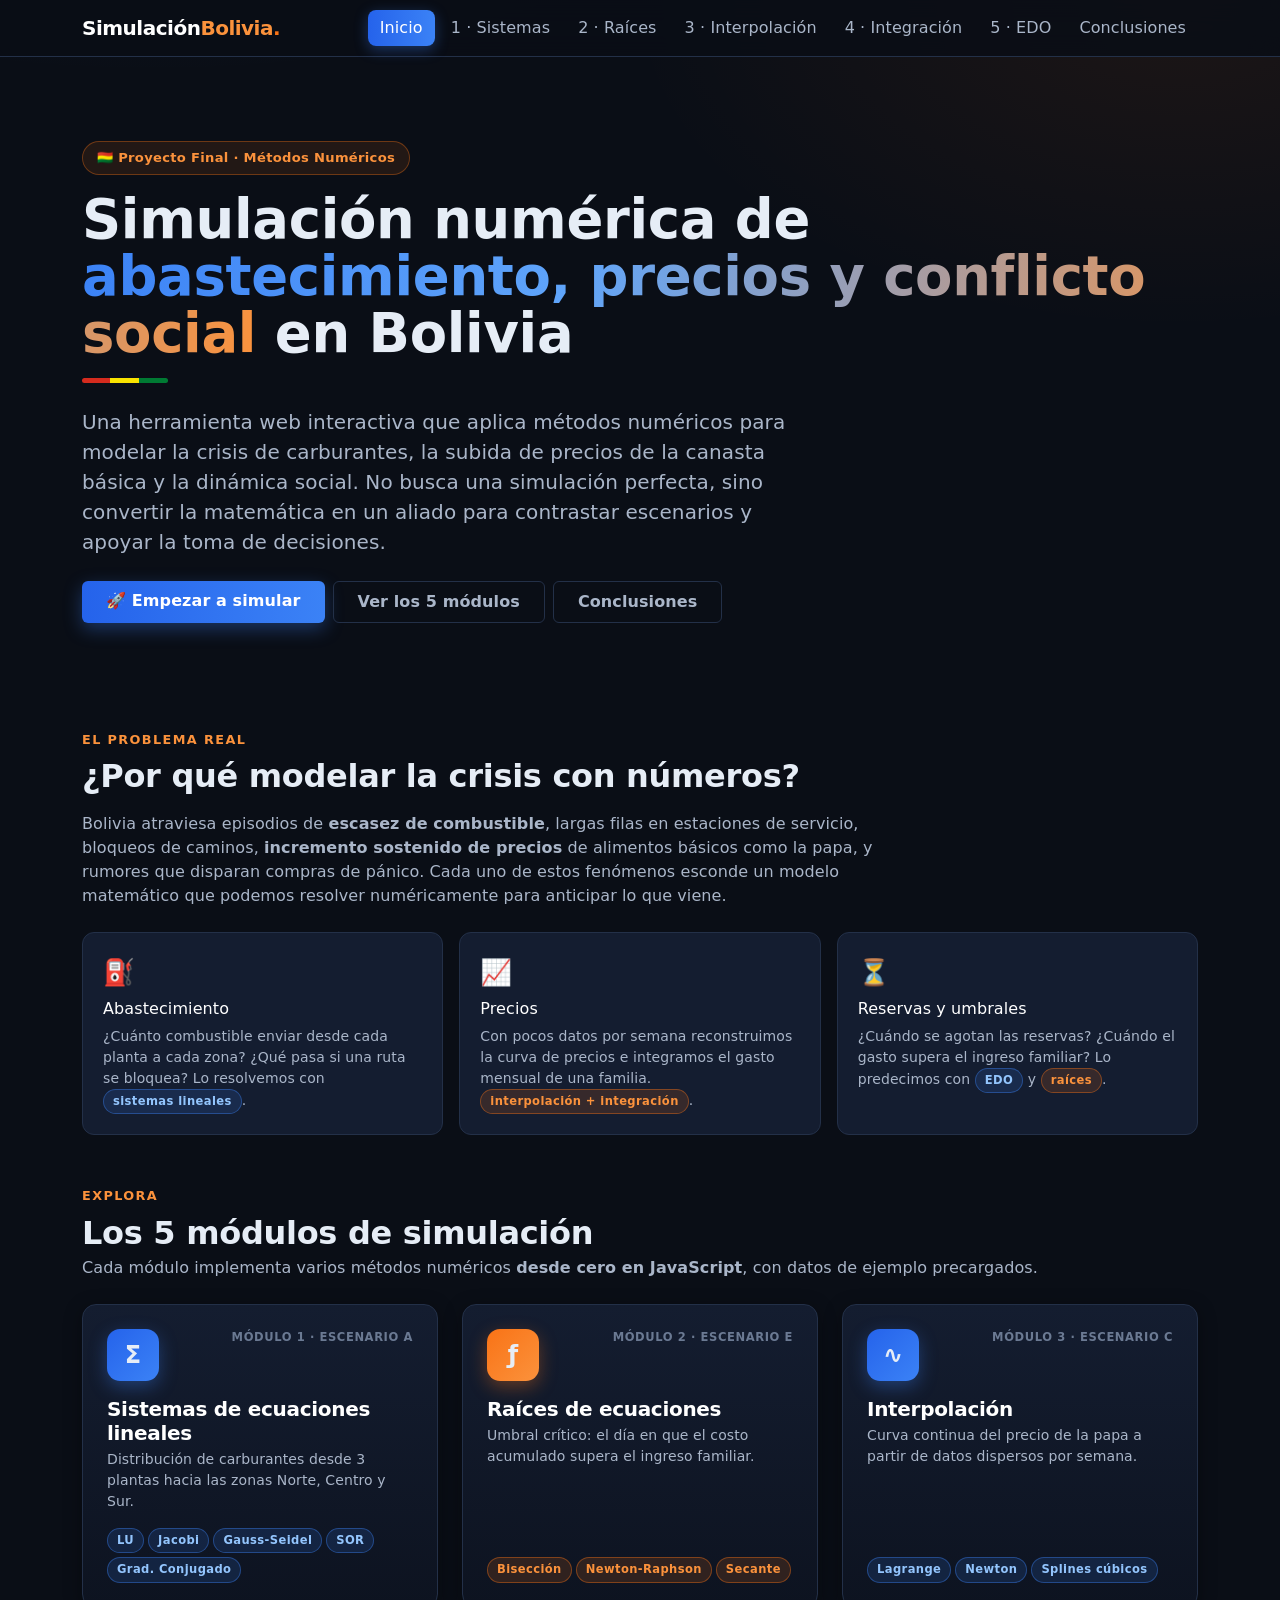
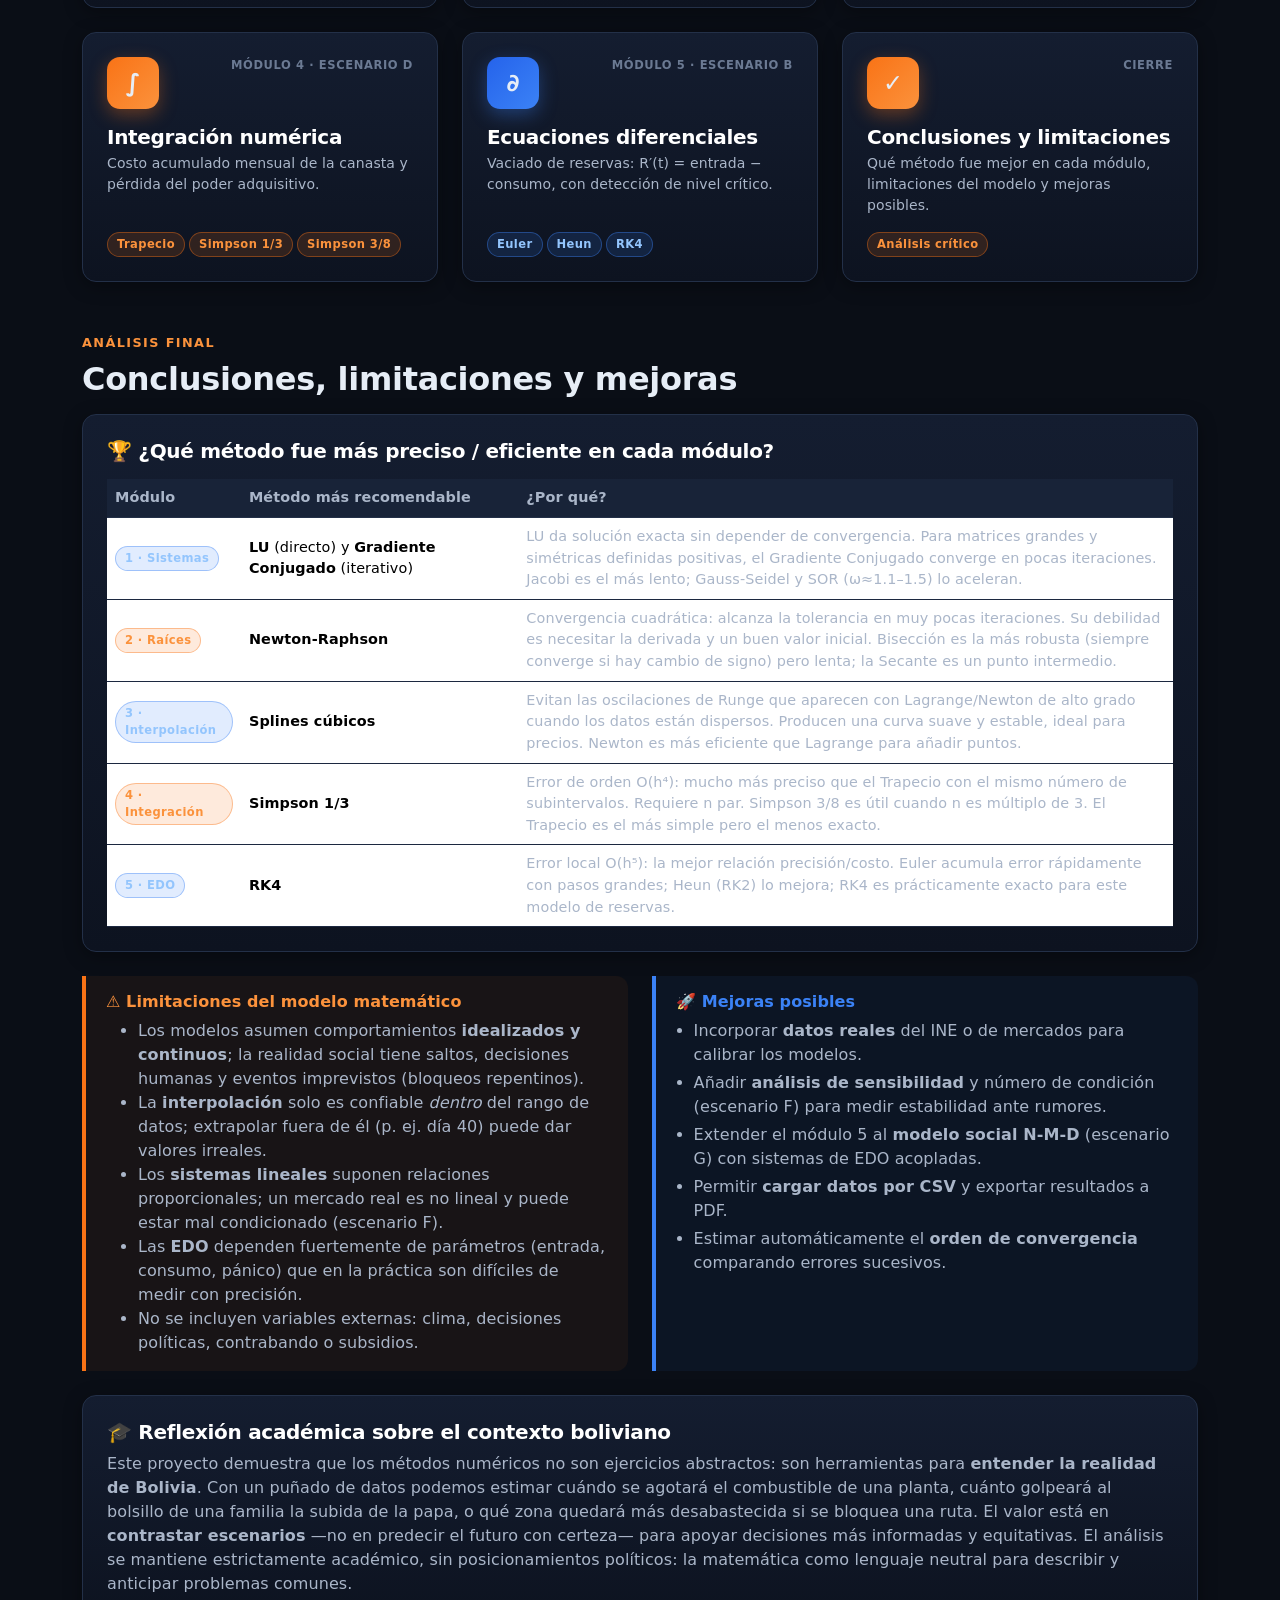
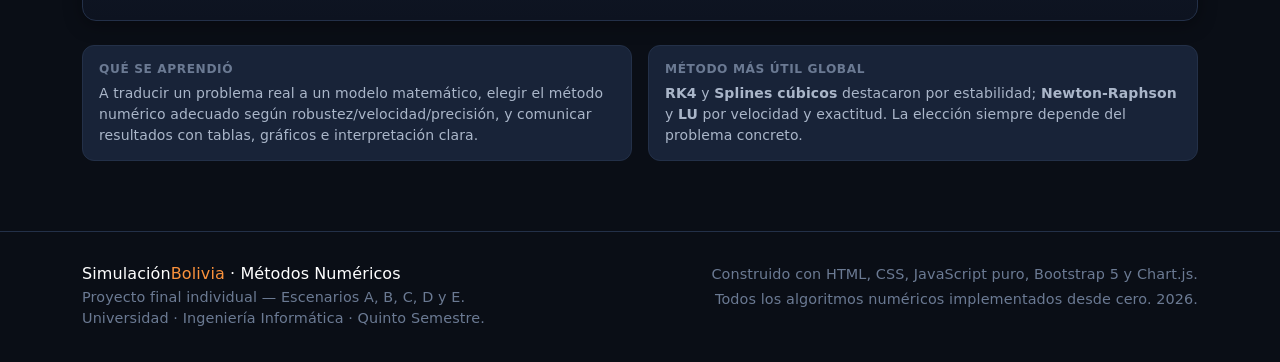
==== index.html @ 1c78580c "Add files via upload" ====
<!DOCTYPE html>
<html lang="es">
<head>
  <meta charset="UTF-8" />
  <meta name="viewport" content="width=device-width, initial-scale=1.0" />
  <title>SimulaciónBolivia · Métodos Numéricos</title>
  <meta name="description" content="Simulación numérica de abastecimiento, precios y conflicto social en Bolivia mediante métodos numéricos: sistemas lineales, raíces, interpolación, integración y EDO." />
  <link href="https://cdn.jsdelivr.net/npm/bootstrap@5.3.3/dist/css/bootstrap.min.css" rel="stylesheet" />
  <link href="css/styles.css" rel="stylesheet" />
</head>
<body>

  <!-- ===================== NAVBAR ===================== -->
  <nav class="navbar navbar-expand-lg sticky-top">
    <div class="container">
      <a class="navbar-brand text-white" href="index.html">Simulación<span class="text-orange">Bolivia</span><span class="dot">.</span></a>
      <button class="navbar-toggler" type="button" data-bs-toggle="collapse" data-bs-target="#nav" aria-label="Menú">
        <span class="navbar-toggler-icon"></span>
      </button>
      <div class="collapse navbar-collapse" id="nav">
        <ul class="navbar-nav ms-auto align-items-lg-center gap-1">
          <li class="nav-item"><a class="nav-link active" href="index.html">Inicio</a></li>
          <li class="nav-item"><a class="nav-link" href="pages/modulo1.html">1 · Sistemas</a></li>
          <li class="nav-item"><a class="nav-link" href="pages/modulo2.html">2 · Raíces</a></li>
          <li class="nav-item"><a class="nav-link" href="pages/modulo3.html">3 · Interpolación</a></li>
          <li class="nav-item"><a class="nav-link" href="pages/modulo4.html">4 · Integración</a></li>
          <li class="nav-item"><a class="nav-link" href="pages/modulo5.html">5 · EDO</a></li>
          <li class="nav-item"><a class="nav-link" href="#conclusiones">Conclusiones</a></li>
        </ul>
      </div>
    </div>
  </nav>

  <!-- ===================== HERO ===================== -->
  <header class="hero">
    <div class="container">
      <span class="badge-bo mb-3">🇧🇴 Proyecto Final · Métodos Numéricos</span>
      <h1 class="mb-3">Simulación numérica de <span class="gradient-text">abastecimiento, precios y conflicto social</span> en Bolivia</h1>
      <div class="flag-strip mb-4"></div>
      <p class="lead mb-4">
        Una herramienta web interactiva que aplica <strong>métodos numéricos</strong> para modelar la
        crisis de carburantes, la subida de precios de la canasta básica y la dinámica social.
        No busca una simulación perfecta, sino convertir la matemática en un aliado para
        <strong>contrastar escenarios</strong> y apoyar la toma de decisiones.
      </p>
      <div class="d-flex flex-wrap gap-2">
        <a href="pages/modulo1.html" class="btn btn-blue px-4 py-2">🚀 Empezar a simular</a>
        <a href="#modulos" class="btn btn-ghost px-4 py-2">Ver los 5 módulos</a>
        <a href="#conclusiones" class="btn btn-ghost px-4 py-2">Conclusiones</a>
      </div>
    </div>
  </header>

  <!-- ===================== CONTEXTO ===================== -->
  <section class="container my-5">
    <span class="section-tag">El problema real</span>
    <h2 class="mb-3">¿Por qué modelar la crisis con números?</h2>
    <p class="text-soft mb-4" style="max-width: 820px;">
      Bolivia atraviesa episodios de <strong>escasez de combustible</strong>, largas filas en estaciones de servicio,
      bloqueos de caminos, <strong>incremento sostenido de precios</strong> de alimentos básicos como la papa, y rumores
      que disparan compras de pánico. Cada uno de estos fenómenos esconde un modelo matemático que podemos
      resolver numéricamente para anticipar lo que viene.
    </p>
    <div class="row g-3">
      <div class="col-md-4">
        <div class="ctx-card">
          <div class="ic">⛽</div>
          <h6 class="mt-2 text-white">Abastecimiento</h6>
          <p class="text-soft mb-0 small">¿Cuánto combustible enviar desde cada planta a cada zona? ¿Qué pasa si una ruta se bloquea? Lo resolvemos con <span class="tag tag-blue">sistemas lineales</span>.</p>
        </div>
      </div>
      <div class="col-md-4">
        <div class="ctx-card">
          <div class="ic">📈</div>
          <h6 class="mt-2 text-white">Precios</h6>
          <p class="text-soft mb-0 small">Con pocos datos por semana reconstruimos la curva de precios e integramos el gasto mensual de una familia. <span class="tag tag-orange">interpolación + integración</span>.</p>
        </div>
      </div>
      <div class="col-md-4">
        <div class="ctx-card">
          <div class="ic">⏳</div>
          <h6 class="mt-2 text-white">Reservas y umbrales</h6>
          <p class="text-soft mb-0 small">¿Cuándo se agotan las reservas? ¿Cuándo el gasto supera el ingreso familiar? Lo predecimos con <span class="tag tag-blue">EDO</span> y <span class="tag tag-orange">raíces</span>.</p>
        </div>
      </div>
    </div>
  </section>

  <!-- ===================== MÓDULOS ===================== -->
  <section class="container my-5" id="modulos">
    <span class="section-tag">Explora</span>
    <h2 class="mb-1">Los 5 módulos de simulación</h2>
    <p class="text-soft mb-4">Cada módulo implementa varios métodos numéricos <strong>desde cero en JavaScript</strong>, con datos de ejemplo precargados.</p>
    <div class="row g-4">

      <div class="col-md-6 col-lg-4">
        <a href="pages/modulo1.html" class="module-card card-soft p-4">
          <div class="d-flex justify-content-between align-items-start mb-3">
            <div class="icon-box">Σ</div>
            <span class="pill">Módulo 1 · Escenario A</span>
          </div>
          <h5 class="text-white mb-1">Sistemas de ecuaciones lineales</h5>
          <p class="text-soft small mb-3">Distribución de carburantes desde 3 plantas hacia las zonas Norte, Centro y Sur.</p>
          <div class="d-flex flex-wrap gap-1">
            <span class="tag tag-blue">LU</span><span class="tag tag-blue">Jacobi</span>
            <span class="tag tag-blue">Gauss-Seidel</span><span class="tag tag-blue">SOR</span>
            <span class="tag tag-blue">Grad. Conjugado</span>
          </div>
        </a>
      </div>

      <div class="col-md-6 col-lg-4">
        <a href="pages/modulo2.html" class="module-card alt card-soft p-4">
          <div class="d-flex justify-content-between align-items-start mb-3">
            <div class="icon-box">ƒ</div>
            <span class="pill">Módulo 2 · Escenario E</span>
          </div>
          <h5 class="text-white mb-1">Raíces de ecuaciones</h5>
          <p class="text-soft small mb-3">Umbral crítico: el día en que el costo acumulado supera el ingreso familiar.</p>
          <div class="d-flex flex-wrap gap-1">
            <span class="tag tag-orange">Bisección</span><span class="tag tag-orange">Newton-Raphson</span>
            <span class="tag tag-orange">Secante</span>
          </div>
        </a>
      </div>

      <div class="col-md-6 col-lg-4">
        <a href="pages/modulo3.html" class="module-card card-soft p-4">
          <div class="d-flex justify-content-between align-items-start mb-3">
            <div class="icon-box">∿</div>
            <span class="pill">Módulo 3 · Escenario C</span>
          </div>
          <h5 class="text-white mb-1">Interpolación</h5>
          <p class="text-soft small mb-3">Curva continua del precio de la papa a partir de datos dispersos por semana.</p>
          <div class="d-flex flex-wrap gap-1">
            <span class="tag tag-blue">Lagrange</span><span class="tag tag-blue">Newton</span>
            <span class="tag tag-blue">Splines cúbicos</span>
          </div>
        </a>
      </div>

      <div class="col-md-6 col-lg-4">
        <a href="pages/modulo4.html" class="module-card alt card-soft p-4">
          <div class="d-flex justify-content-between align-items-start mb-3">
            <div class="icon-box">∫</div>
            <span class="pill">Módulo 4 · Escenario D</span>
          </div>
          <h5 class="text-white mb-1">Integración numérica</h5>
          <p class="text-soft small mb-3">Costo acumulado mensual de la canasta y pérdida del poder adquisitivo.</p>
          <div class="d-flex flex-wrap gap-1">
            <span class="tag tag-orange">Trapecio</span><span class="tag tag-orange">Simpson 1/3</span>
            <span class="tag tag-orange">Simpson 3/8</span>
          </div>
        </a>
      </div>

      <div class="col-md-6 col-lg-4">
        <a href="pages/modulo5.html" class="module-card card-soft p-4">
          <div class="d-flex justify-content-between align-items-start mb-3">
            <div class="icon-box">∂</div>
            <span class="pill">Módulo 5 · Escenario B</span>
          </div>
          <h5 class="text-white mb-1">Ecuaciones diferenciales</h5>
          <p class="text-soft small mb-3">Vaciado de reservas: R′(t) = entrada − consumo, con detección de nivel crítico.</p>
          <div class="d-flex flex-wrap gap-1">
            <span class="tag tag-blue">Euler</span><span class="tag tag-blue">Heun</span>
            <span class="tag tag-blue">RK4</span>
          </div>
        </a>
      </div>

      <div class="col-md-6 col-lg-4">
        <a href="#conclusiones" class="module-card alt card-soft p-4">
          <div class="d-flex justify-content-between align-items-start mb-3">
            <div class="icon-box">✓</div>
            <span class="pill">Cierre</span>
          </div>
          <h5 class="text-white mb-1">Conclusiones y limitaciones</h5>
          <p class="text-soft small mb-3">Qué método fue mejor en cada módulo, limitaciones del modelo y mejoras posibles.</p>
          <div class="d-flex flex-wrap gap-1">
            <span class="tag tag-orange">Análisis crítico</span>
          </div>
        </a>
      </div>

    </div>
  </section>

  <!-- ===================== CONCLUSIONES ===================== -->
  <section class="container my-5" id="conclusiones">
    <span class="section-tag">Análisis final</span>
    <h2 class="mb-3">Conclusiones, limitaciones y mejoras</h2>

    <!-- Mejor método por módulo -->
    <div class="card-soft p-4 mb-4">
      <h5 class="text-white mb-3">🏆 ¿Qué método fue más preciso / eficiente en cada módulo?</h5>
      <div class="table-responsive">
        <table class="table concl-table align-middle">
          <thead>
            <tr><th>Módulo</th><th>Método más recomendable</th><th>¿Por qué?</th></tr>
          </thead>
          <tbody>
            <tr>
              <td><span class="tag tag-blue">1 · Sistemas</span></td>
              <td><strong>LU</strong> (directo) y <strong>Gradiente Conjugado</strong> (iterativo)</td>
              <td class="text-soft">LU da solución exacta sin depender de convergencia. Para matrices grandes y simétricas definidas positivas, el Gradiente Conjugado converge en pocas iteraciones. Jacobi es el más lento; Gauss-Seidel y SOR (ω≈1.1–1.5) lo aceleran.</td>
            </tr>
            <tr>
              <td><span class="tag tag-orange">2 · Raíces</span></td>
              <td><strong>Newton-Raphson</strong></td>
              <td class="text-soft">Convergencia cuadrática: alcanza la tolerancia en muy pocas iteraciones. Su debilidad es necesitar la derivada y un buen valor inicial. Bisección es la más robusta (siempre converge si hay cambio de signo) pero lenta; la Secante es un punto intermedio.</td>
            </tr>
            <tr>
              <td><span class="tag tag-blue">3 · Interpolación</span></td>
              <td><strong>Splines cúbicos</strong></td>
              <td class="text-soft">Evitan las oscilaciones de Runge que aparecen con Lagrange/Newton de alto grado cuando los datos están dispersos. Producen una curva suave y estable, ideal para precios. Newton es más eficiente que Lagrange para añadir puntos.</td>
            </tr>
            <tr>
              <td><span class="tag tag-orange">4 · Integración</span></td>
              <td><strong>Simpson 1/3</strong></td>
              <td class="text-soft">Error de orden O(h⁴): mucho más preciso que el Trapecio con el mismo número de subintervalos. Requiere n par. Simpson 3/8 es útil cuando n es múltiplo de 3. El Trapecio es el más simple pero el menos exacto.</td>
            </tr>
            <tr>
              <td><span class="tag tag-blue">5 · EDO</span></td>
              <td><strong>RK4</strong></td>
              <td class="text-soft">Error local O(h⁵): la mejor relación precisión/costo. Euler acumula error rápidamente con pasos grandes; Heun (RK2) lo mejora; RK4 es prácticamente exacto para este modelo de reservas.</td>
            </tr>
          </tbody>
        </table>
      </div>
    </div>

    <div class="row g-4">
      <div class="col-lg-6">
        <div class="interp h-100">
          <h6>⚠️ Limitaciones del modelo matemático</h6>
          <ul class="mb-0 text-soft">
            <li>Los modelos asumen comportamientos <strong>idealizados y continuos</strong>; la realidad social tiene saltos, decisiones humanas y eventos imprevistos (bloqueos repentinos).</li>
            <li>La <strong>interpolación</strong> solo es confiable <em>dentro</em> del rango de datos; extrapolar fuera de él (p. ej. día 40) puede dar valores irreales.</li>
            <li>Los <strong>sistemas lineales</strong> suponen relaciones proporcionales; un mercado real es no lineal y puede estar mal condicionado (escenario F).</li>
            <li>Las <strong>EDO</strong> dependen fuertemente de parámetros (entrada, consumo, pánico) que en la práctica son difíciles de medir con precisión.</li>
            <li>No se incluyen variables externas: clima, decisiones políticas, contrabando o subsidios.</li>
          </ul>
        </div>
      </div>
      <div class="col-lg-6">
        <div class="algo-box h-100">
          <h6>🚀 Mejoras posibles</h6>
          <ul class="mb-0">
            <li>Incorporar <strong>datos reales</strong> del INE o de mercados para calibrar los modelos.</li>
            <li>Añadir <strong>análisis de sensibilidad</strong> y número de condición (escenario F) para medir estabilidad ante rumores.</li>
            <li>Extender el módulo 5 al <strong>modelo social N-M-D</strong> (escenario G) con sistemas de EDO acopladas.</li>
            <li>Permitir <strong>cargar datos por CSV</strong> y exportar resultados a PDF.</li>
            <li>Estimar automáticamente el <strong>orden de convergencia</strong> comparando errores sucesivos.</li>
          </ul>
        </div>
      </div>
    </div>

    <div class="card-soft p-4 mt-4">
      <h5 class="text-white mb-2">🎓 Reflexión académica sobre el contexto boliviano</h5>
      <p class="text-soft mb-0">
        Este proyecto demuestra que los métodos numéricos no son ejercicios abstractos: son herramientas
        para <strong>entender la realidad de Bolivia</strong>. Con un puñado de datos podemos estimar cuándo se
        agotará el combustible de una planta, cuánto golpeará al bolsillo de una familia la subida de la papa,
        o qué zona quedará más desabastecida si se bloquea una ruta. El valor está en <strong>contrastar
        escenarios</strong> —no en predecir el futuro con certeza— para apoyar decisiones más informadas y
        equitativas. El análisis se mantiene estrictamente académico, sin posicionamientos políticos: la
        matemática como lenguaje neutral para describir y anticipar problemas comunes.
      </p>
    </div>

    <!-- Qué se aprendió -->
    <div class="row g-3 mt-2">
      <div class="col-md-6">
        <div class="kpi">
          <div class="label">Qué se aprendió</div>
          <div class="text-soft mt-1 small">A traducir un problema real a un modelo matemático, elegir el método numérico adecuado según robustez/velocidad/precisión, y comunicar resultados con tablas, gráficos e interpretación clara.</div>
        </div>
      </div>
      <div class="col-md-6">
        <div class="kpi">
          <div class="label">Método más útil global</div>
          <div class="text-soft mt-1 small"><strong>RK4</strong> y <strong>Splines cúbicos</strong> destacaron por estabilidad; <strong>Newton-Raphson</strong> y <strong>LU</strong> por velocidad y exactitud. La elección siempre depende del problema concreto.</div>
        </div>
      </div>
    </div>
  </section>

  <!-- ===================== FOOTER ===================== -->
  <footer class="footer">
    <div class="container">
      <div class="row gy-3">
        <div class="col-md-6">
          <h6 class="text-white mb-1">Simulación<span class="text-orange">Bolivia</span> · Métodos Numéricos</h6>
          <p class="mb-0">Proyecto final individual — Escenarios A, B, C, D y E.</p>
          <p class="mb-0">Universidad · Ingeniería Informática · Quinto Semestre.</p>
        </div>
        <div class="col-md-6 text-md-end">
          <p class="mb-1">Construido con HTML, CSS, JavaScript puro, Bootstrap 5 y Chart.js.</p>
          <p class="mb-0">Todos los algoritmos numéricos implementados desde cero. 2026.</p>
        </div>
      </div>
    </div>
  </footer>

  <button class="scroll-top" id="scrollTop" aria-label="Subir">↑</button>

  <script src="https://cdn.jsdelivr.net/npm/bootstrap@5.3.3/dist/js/bootstrap.bundle.min.js"></script>
  <script>
    const st = document.getElementById('scrollTop');
    window.addEventListener('scroll', () => { st.style.display = window.scrollY > 500 ? 'grid' : 'none'; });
    st.addEventListener('click', () => window.scrollTo({ top: 0, behavior: 'smooth' }));
  </script>
</body>
</html>
---- css/styles.css ----
/* ============================================================
   SimulaciónBolivia — Métodos Numéricos
   Tema oscuro profesional · Paleta azul / naranja
   ============================================================ */

:root {
  --bg-900: #0a0e16;
  --bg-800: #0d1320;
  --bg-700: #121a2b;
  --card: #141d30;
  --card-2: #182338;
  --border: #233048;
  --border-soft: #1c2840;

  --blue: #3b82f6;
  --blue-2: #2563eb;
  --blue-glow: rgba(59, 130, 246, 0.35);
  --orange: #f97316;
  --orange-2: #fb923c;
  --orange-glow: rgba(249, 115, 22, 0.35);

  --green: #22c55e;
  --red: #ef4444;
  --yellow: #eab308;

  --text: #e6edf6;
  --text-soft: #aab6c9;
  --text-dim: #6b7a93;

  --radius: 14px;
  --shadow: 0 10px 40px rgba(0, 0, 0, 0.45);
  --shadow-sm: 0 4px 18px rgba(0, 0, 0, 0.35);
}

* { box-sizing: border-box; }

html { scroll-behavior: smooth; }

body {
  background:
    radial-gradient(1200px 600px at 12% -8%, rgba(59, 130, 246, 0.10), transparent 60%),
    radial-gradient(1000px 600px at 92% 0%, rgba(249, 115, 22, 0.08), transparent 55%),
    var(--bg-900);
  color: var(--text);
  font-family: "Segoe UI", system-ui, -apple-system, Roboto, Helvetica, Arial, sans-serif;
  min-height: 100vh;
  letter-spacing: 0.1px;
}

/* ---------- Tipografía ---------- */
h1, h2, h3, h4, h5 { font-weight: 700; letter-spacing: -0.3px; }

.text-orange { color: var(--orange-2) !important; }
.text-blue   { color: var(--blue) !important; }
.text-soft   { color: var(--text-soft) !important; }
.text-dim    { color: var(--text-dim) !important; }

.gradient-text {
  background: linear-gradient(100deg, var(--blue) 0%, #60a5fa 40%, var(--orange-2) 100%);
  -webkit-background-clip: text;
  background-clip: text;
  -webkit-text-fill-color: transparent;
}

/* ---------- Navbar ---------- */
.navbar {
  background: rgba(10, 14, 22, 0.85) !important;
  backdrop-filter: blur(12px);
  border-bottom: 1px solid var(--border);
}
.navbar-brand { font-weight: 800; letter-spacing: -0.5px; }
.navbar-brand .dot { color: var(--orange); }
.navbar .nav-link {
  color: var(--text-soft) !important;
  font-weight: 500;
  border-radius: 8px;
  padding: 6px 12px !important;
  transition: all .18s ease;
}
.navbar .nav-link:hover { color: #fff !important; background: rgba(59, 130, 246, 0.12); }
.navbar .nav-link.active {
  color: #fff !important;
  background: linear-gradient(90deg, var(--blue-2), var(--blue));
  box-shadow: 0 4px 14px var(--blue-glow);
}

/* ---------- Hero ---------- */
.hero {
  position: relative;
  padding: 84px 0 56px;
  overflow: hidden;
}
.hero .badge-bo {
  display: inline-flex; align-items: center; gap: 8px;
  background: rgba(249, 115, 22, 0.10);
  border: 1px solid rgba(249, 115, 22, 0.35);
  color: var(--orange-2);
  padding: 6px 14px; border-radius: 100px;
  font-size: .82rem; font-weight: 600; letter-spacing: .3px;
}
.hero h1 { font-size: clamp(2rem, 5vw, 3.4rem); line-height: 1.05; }
.hero p.lead { color: var(--text-soft); max-width: 720px; }

.flag-strip {
  height: 5px; width: 86px; border-radius: 100px;
  background: linear-gradient(90deg, #d52b1e 0 33%, #f9e300 33% 66%, #007a33 66% 100%);
}

/* ---------- Cards ---------- */
.card-soft {
  background: linear-gradient(180deg, var(--card) 0%, var(--bg-800) 100%);
  border: 1px solid var(--border);
  border-radius: var(--radius);
  box-shadow: var(--shadow-sm);
  transition: transform .2s ease, border-color .2s ease, box-shadow .2s ease;
}
.card-soft:hover { border-color: var(--blue); box-shadow: var(--shadow); }

.module-card { text-decoration: none; color: inherit; display: flex; flex-direction: column; height: 100%; }
.module-card:hover { transform: translateY(-5px); }
/* empuja la fila de etiquetas al fondo para alinearlas entre todas las tarjetas */
.module-card .d-flex.flex-wrap { margin-top: auto; }
.module-card .icon-box {
  width: 52px; height: 52px; border-radius: 13px;
  display: grid; place-items: center; font-size: 1.5rem; font-weight: 800;
  background: linear-gradient(135deg, var(--blue-2), var(--blue));
  box-shadow: 0 6px 18px var(--blue-glow);
}
.module-card.alt .icon-box {
  background: linear-gradient(135deg, var(--orange), var(--orange-2));
  box-shadow: 0 6px 18px var(--orange-glow);
}
.module-card .pill {
  font-size: .72rem; font-weight: 600; color: var(--text-dim);
  text-transform: uppercase; letter-spacing: .6px;
}

/* ---------- Section headings ---------- */
.section-tag {
  display: inline-block; font-size: .8rem; font-weight: 700; letter-spacing: 1.4px;
  text-transform: uppercase; color: var(--orange-2); margin-bottom: 8px;
}

/* ---------- Module page header ---------- */
.module-hero {
  padding: 40px 0 12px;
  border-bottom: 1px solid var(--border-soft);
  margin-bottom: 28px;
}
.module-hero .num {
  font-size: .8rem; font-weight: 700; letter-spacing: 1.5px;
  color: var(--orange-2); text-transform: uppercase;
}

/* ---------- Form controls ---------- */
.form-label { color: var(--text-soft); font-weight: 600; font-size: .88rem; margin-bottom: .3rem; }
.form-control, .form-select {
  background-color: var(--bg-900);
  border: 1px solid var(--border);
  color: var(--text);
  border-radius: 10px;
}
.form-control:focus, .form-select:focus {
  background-color: var(--bg-900);
  color: var(--text);
  border-color: var(--blue);
  box-shadow: 0 0 0 3px var(--blue-glow);
}
.form-control::placeholder { color: var(--text-dim); }
.form-text { color: var(--text-dim); }
.form-select option { background: var(--bg-800); }

/* Flecha (caret) visible en tema oscuro — gris claro */
.form-select {
  background-image: url("data:image/svg+xml,%3Csvg xmlns='http://www.w3.org/2000/svg' viewBox='0 0 16 16' fill='none' stroke='%23aab6c9' stroke-width='2' stroke-linecap='round' stroke-linejoin='round'%3E%3Cpath d='M3 6l5 5 5-5'/%3E%3C/svg%3E");
  background-repeat: no-repeat;
  background-position: right .85rem center;
  background-size: 15px 15px;
  padding-right: 2.5rem;
  cursor: pointer;
}

/* Selector de MÉTODO: borde naranja, flecha naranja grande dentro de un círculo
   y un leve "rebote" para que el público note que es desplegable */
.method-select {
  border: 1px solid var(--orange) !important;
  box-shadow: 0 0 0 1px rgba(249,115,22,.2);
  font-weight: 600;
  background-image: url("data:image/svg+xml,%3Csvg xmlns='http://www.w3.org/2000/svg' viewBox='0 0 24 24' fill='none' stroke='%23fb923c' stroke-width='2.4' stroke-linecap='round' stroke-linejoin='round'%3E%3Cpath d='M6 9l6 6 6-6'/%3E%3C/svg%3E");
  background-size: 20px 20px;
  background-position: right .8rem center;
  padding-right: 2.8rem;
  animation: caretBounce 1.7s ease-in-out infinite;
}
.method-select:hover { box-shadow: 0 0 0 3px rgba(249,115,22,.25); }
@keyframes caretBounce {
  0%, 100% { background-position: right .8rem center; }
  50%      { background-position: right .55rem center; }
}

/* Chip "▼ desplegable" junto a la etiqueta del método */
.badge-select {
  display: inline-flex; align-items: center; gap: 4px;
  font-size: .68rem; font-weight: 700; letter-spacing: .3px;
  color: #1a1205; background: var(--orange-2);
  padding: 2px 9px; border-radius: 100px; margin-left: 6px;
  vertical-align: middle;
}

/* matrix inputs */
.matrix-grid { display: inline-grid; gap: 8px; }
.matrix-grid input, .vector-grid input {
  width: 70px; text-align: center; padding: 7px 4px;
}
.vector-grid { display: inline-grid; gap: 8px; }
.matrix-wrap {
  display: flex; gap: 22px; flex-wrap: wrap; align-items: flex-start;
}
.matrix-block { position: relative; padding: 6px 14px; }
.matrix-block::before, .matrix-block::after {
  content: ""; position: absolute; top: 0; bottom: 0; width: 10px;
  border: 2px solid var(--text-dim);
}
.matrix-block::before { left: 0; border-right: none; border-radius: 6px 0 0 6px; }
.matrix-block::after  { right: 0; border-left: none; border-radius: 0 6px 6px 0; }

/* ---------- Buttons ---------- */
.btn-blue {
  background: linear-gradient(90deg, var(--blue-2), var(--blue));
  border: none; color: #fff; font-weight: 600;
  box-shadow: 0 6px 18px var(--blue-glow);
}
.btn-blue:hover { color: #fff; filter: brightness(1.08); transform: translateY(-1px); }
.btn-orange {
  background: linear-gradient(90deg, var(--orange), var(--orange-2));
  border: none; color: #1a1205; font-weight: 700;
  box-shadow: 0 6px 18px var(--orange-glow);
}
.btn-orange:hover { color: #1a1205; filter: brightness(1.06); transform: translateY(-1px); }
.btn-ghost {
  background: transparent; border: 1px solid var(--border); color: var(--text-soft); font-weight: 600;
}
.btn-ghost:hover { border-color: var(--blue); color: #fff; }

/* ---------- Tables ---------- */
.table-wrap {
  max-height: 360px; overflow: auto; border-radius: 12px; border: 1px solid var(--border);
}
.table {
  color: var(--text); margin-bottom: 0; font-variant-numeric: tabular-nums;
  font-size: .9rem;
}
.table thead th {
  position: sticky; top: 0; z-index: 2;
  background: var(--card-2); color: var(--text-soft);
  border-bottom: 1px solid var(--border); font-weight: 700;
  white-space: nowrap;
}
.table td, .table th { border-color: var(--border-soft); }
.table tbody tr:hover { background: rgba(59, 130, 246, 0.07); }
.table tbody tr.highlight-row { background: rgba(34, 197, 94, 0.12); }

/* ---------- Result blocks ---------- */
.result-box {
  background: linear-gradient(180deg, rgba(59,130,246,.10), rgba(59,130,246,.02));
  border: 1px solid var(--blue);
  border-radius: 12px; padding: 18px 20px;
}
.result-box.orange {
  background: linear-gradient(180deg, rgba(249,115,22,.10), rgba(249,115,22,.02));
  border-color: var(--orange);
}
.result-box .big-num {
  font-size: 1.9rem; font-weight: 800; line-height: 1;
}
.kpi {
  background: var(--card-2); border: 1px solid var(--border);
  border-radius: 12px; padding: 14px 16px; height: 100%;
}
.kpi .label { font-size: .76rem; color: var(--text-dim); text-transform: uppercase; letter-spacing: .6px; font-weight: 600; }
.kpi .value { font-size: 1.35rem; font-weight: 800; }

/* ---------- Interpretation / explanation ---------- */
.interp {
  border-left: 4px solid var(--orange);
  background: rgba(249, 115, 22, 0.06);
  border-radius: 0 12px 12px 0;
  padding: 16px 20px; color: var(--text);
}
.interp h6 { color: var(--orange-2); font-weight: 700; }
.algo-box {
  border-left: 4px solid var(--blue);
  background: rgba(59, 130, 246, 0.06);
  border-radius: 0 12px 12px 0;
  padding: 16px 20px;
}
.algo-box h6 { color: var(--blue); font-weight: 700; }
.algo-box code, .interp code {
  background: rgba(255,255,255,.06); padding: 1px 6px; border-radius: 5px;
  color: var(--orange-2); font-size: .88em;
}
.algo-box ol, .algo-box ul { margin-bottom: 0; padding-left: 1.1rem; }
.algo-box li { margin-bottom: 4px; color: var(--text-soft); }

/* ---------- Chart container ---------- */
.chart-wrap {
  background: var(--bg-900);
  border: 1px solid var(--border);
  border-radius: 12px; padding: 14px;
  position: relative;
}
.chart-wrap canvas { max-height: 380px; }

/* ---------- Alerts ---------- */
.alert-soft {
  border-radius: 12px; border: 1px solid; padding: 12px 16px; font-weight: 500;
}
.alert-err  { background: rgba(239,68,68,.10); border-color: var(--red); color: #fecaca; }
.alert-ok   { background: rgba(34,197,94,.10); border-color: var(--green); color: #bbf7d0; }
.alert-warn { background: rgba(234,179,8,.10); border-color: var(--yellow); color: #fde68a; }

/* ---------- Badges ---------- */
.tag {
  display: inline-block; font-size: .72rem; font-weight: 700; letter-spacing: .4px;
  padding: 3px 9px; border-radius: 100px;
}
.tag-blue   { background: rgba(59,130,246,.15); color: #93c5fd; border: 1px solid rgba(59,130,246,.4); }
.tag-orange { background: rgba(249,115,22,.15); color: var(--orange-2); border: 1px solid rgba(249,115,22,.4); }

/* ---------- Footer ---------- */
.footer {
  border-top: 1px solid var(--border);
  margin-top: 70px; padding: 32px 0;
  color: var(--text-dim); font-size: .9rem;
}

/* ---------- Steps / context ---------- */
.ctx-card {
  background: var(--card); border: 1px solid var(--border);
  border-radius: 12px; padding: 20px; height: 100%;
}
.ctx-card .ic { font-size: 1.6rem; }

/* ---------- Conclusions table ---------- */
.concl-table td { vertical-align: middle; }

/* ---------- Misc ---------- */
.hr-soft { border-color: var(--border); opacity: 1; }
.mono { font-family: "Consolas", "SF Mono", Menlo, monospace; }
.fade-in { animation: fadeIn .4s ease; }
@keyframes fadeIn { from { opacity: 0; transform: translateY(8px); } to { opacity: 1; transform: none; } }

.method-panel { display: none; }
.method-panel.active { display: block; }

.scroll-top {
  position: fixed; right: 22px; bottom: 22px; z-index: 50;
  width: 46px; height: 46px; border-radius: 50%;
  display: none; place-items: center;
  background: linear-gradient(135deg, var(--blue-2), var(--blue));
  border: none; color: #fff; box-shadow: var(--shadow);
}

@media (max-width: 576px) {
  .hero { padding: 56px 0 36px; }
  .matrix-grid input, .vector-grid input { width: 56px; }
  .result-box .big-num { font-size: 1.5rem; }
}
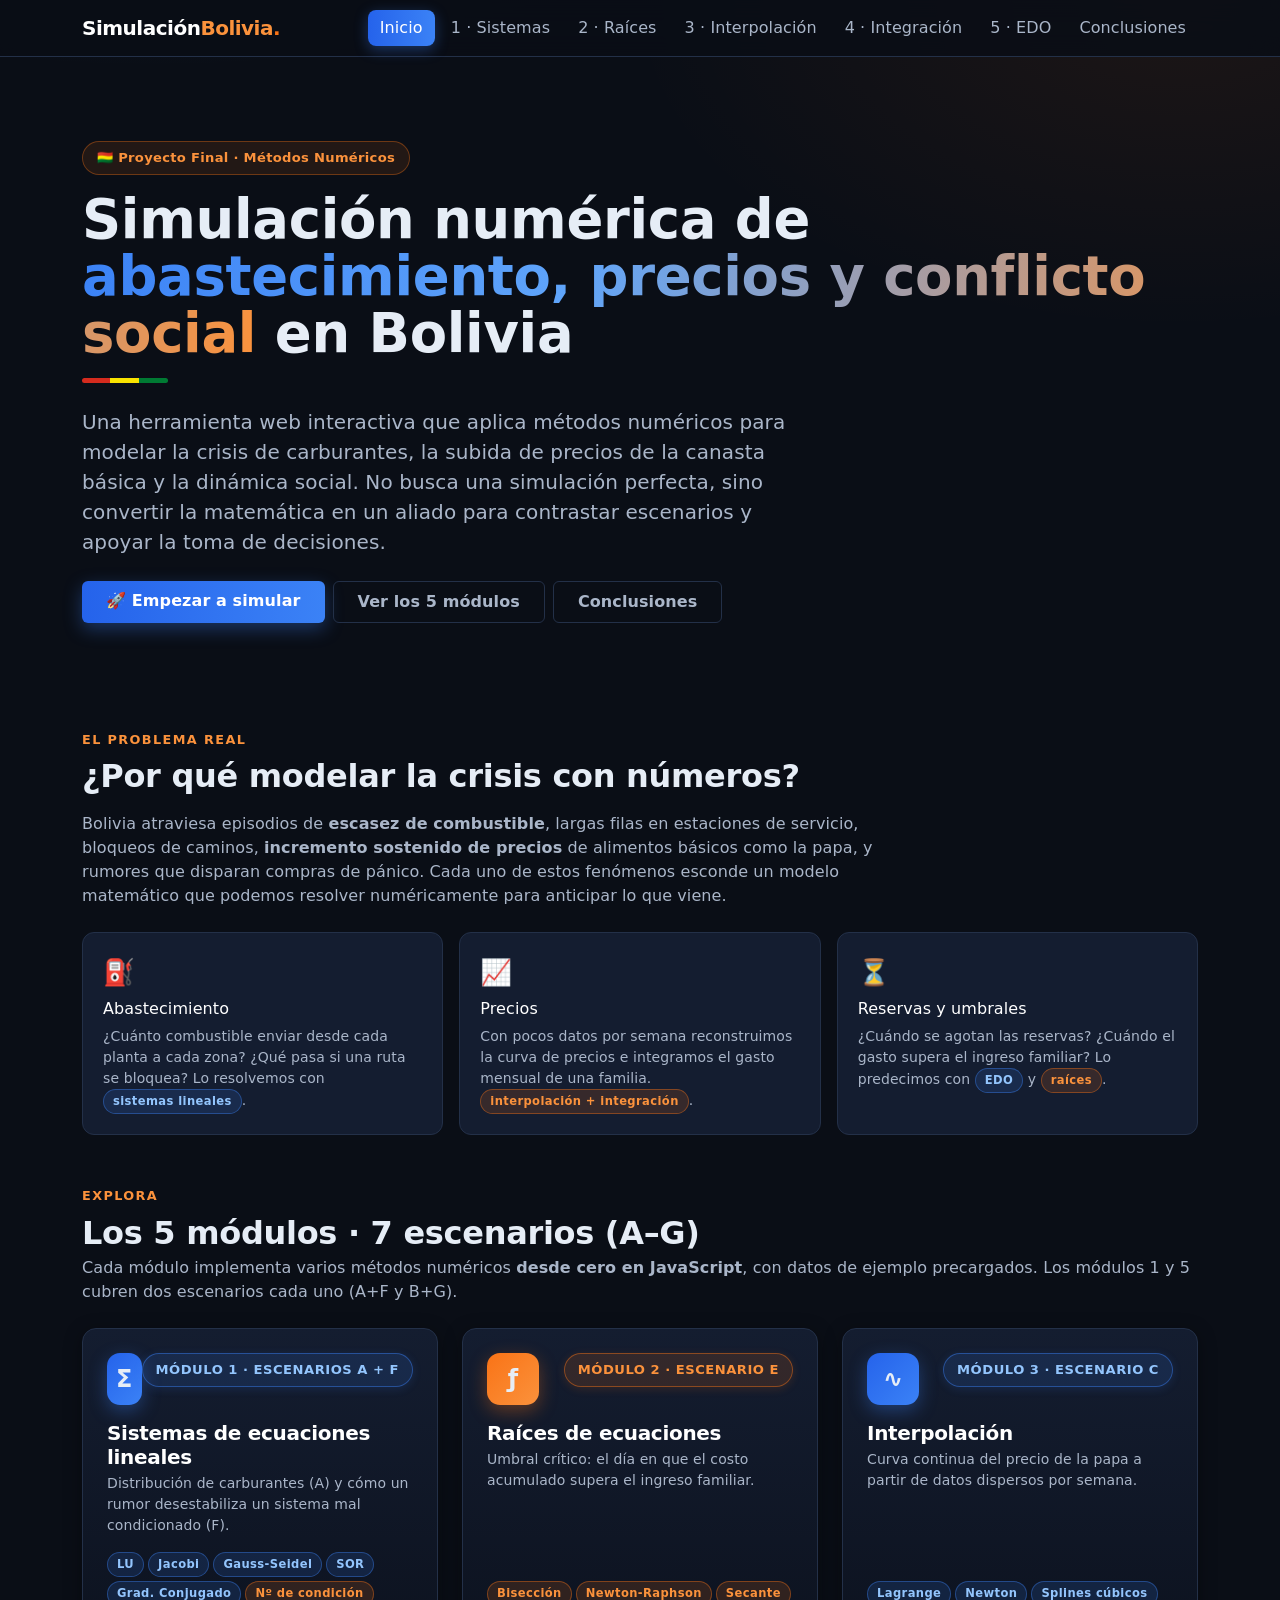
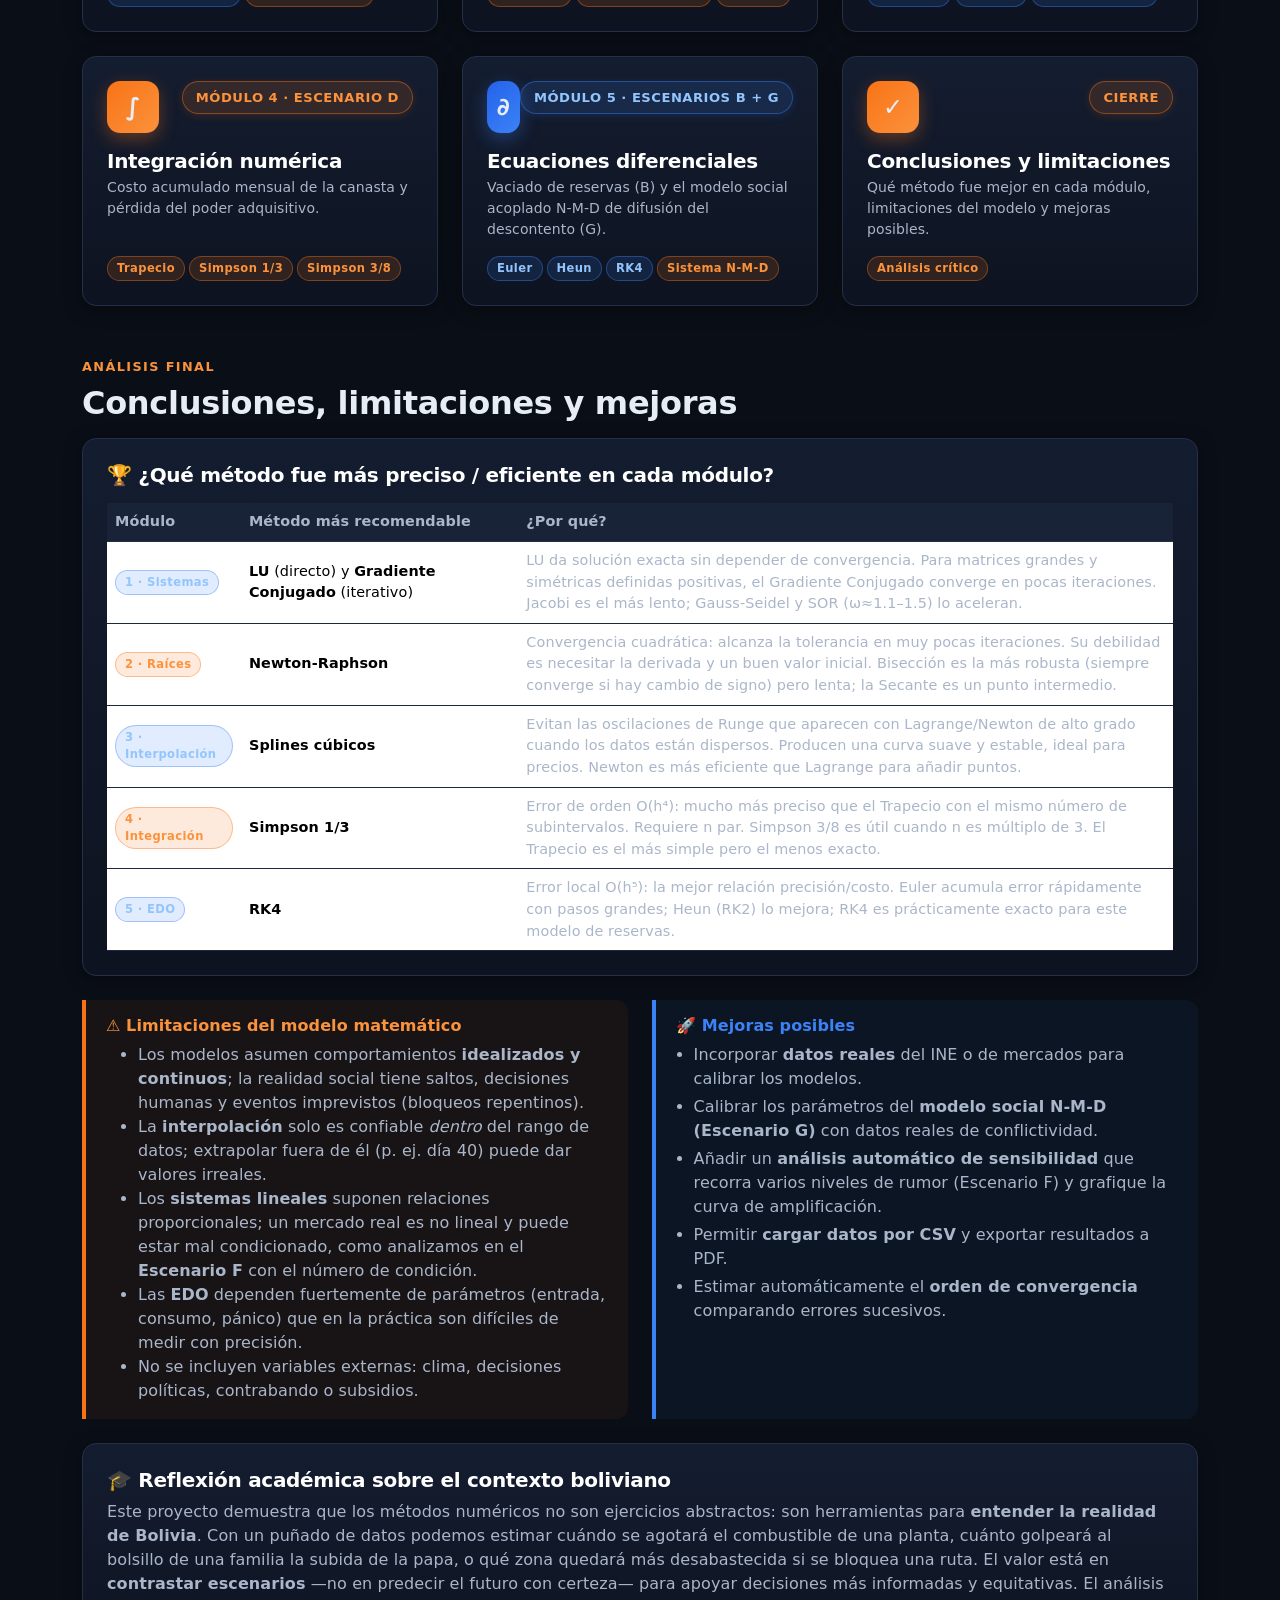
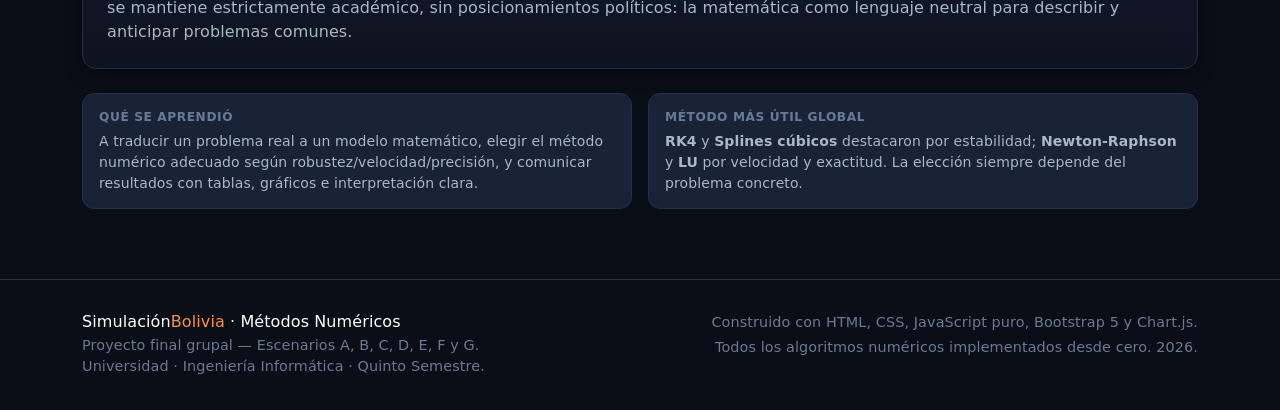
==== commit 9f2a08c9: "Add files via upload" ====
--- a/index.html
+++ b/index.html
@@ -89,22 +89,23 @@
   <!-- ===================== MÓDULOS ===================== -->
   <section class="container my-5" id="modulos">
     <span class="section-tag">Explora</span>
-    <h2 class="mb-1">Los 5 módulos de simulación</h2>
-    <p class="text-soft mb-4">Cada módulo implementa varios métodos numéricos <strong>desde cero en JavaScript</strong>, con datos de ejemplo precargados.</p>
+    <h2 class="mb-1">Los 5 módulos · 7 escenarios (A–G)</h2>
+    <p class="text-soft mb-4">Cada módulo implementa varios métodos numéricos <strong>desde cero en JavaScript</strong>, con datos de ejemplo precargados. Los módulos 1 y 5 cubren dos escenarios cada uno (A+F y B+G).</p>
     <div class="row g-4">
 
       <div class="col-md-6 col-lg-4">
         <a href="pages/modulo1.html" class="module-card card-soft p-4">
           <div class="d-flex justify-content-between align-items-start mb-3">
             <div class="icon-box">Σ</div>
-            <span class="pill">Módulo 1 · Escenario A</span>
+            <span class="pill">Módulo 1 · Escenarios A + F</span>
           </div>
           <h5 class="text-white mb-1">Sistemas de ecuaciones lineales</h5>
-          <p class="text-soft small mb-3">Distribución de carburantes desde 3 plantas hacia las zonas Norte, Centro y Sur.</p>
+          <p class="text-soft small mb-3">Distribución de carburantes (A) y cómo un rumor desestabiliza un sistema mal condicionado (F).</p>
           <div class="d-flex flex-wrap gap-1">
             <span class="tag tag-blue">LU</span><span class="tag tag-blue">Jacobi</span>
             <span class="tag tag-blue">Gauss-Seidel</span><span class="tag tag-blue">SOR</span>
             <span class="tag tag-blue">Grad. Conjugado</span>
+            <span class="tag tag-orange">Nº de condición</span>
           </div>
         </a>
       </div>
@@ -158,13 +159,14 @@
         <a href="pages/modulo5.html" class="module-card card-soft p-4">
           <div class="d-flex justify-content-between align-items-start mb-3">
             <div class="icon-box">∂</div>
-            <span class="pill">Módulo 5 · Escenario B</span>
+            <span class="pill">Módulo 5 · Escenarios B + G</span>
           </div>
           <h5 class="text-white mb-1">Ecuaciones diferenciales</h5>
-          <p class="text-soft small mb-3">Vaciado de reservas: R′(t) = entrada − consumo, con detección de nivel crítico.</p>
+          <p class="text-soft small mb-3">Vaciado de reservas (B) y el modelo social acoplado N-M-D de difusión del descontento (G).</p>
           <div class="d-flex flex-wrap gap-1">
             <span class="tag tag-blue">Euler</span><span class="tag tag-blue">Heun</span>
             <span class="tag tag-blue">RK4</span>
+            <span class="tag tag-orange">Sistema N-M-D</span>
           </div>
         </a>
       </div>
@@ -237,7 +239,7 @@
           <ul class="mb-0 text-soft">
             <li>Los modelos asumen comportamientos <strong>idealizados y continuos</strong>; la realidad social tiene saltos, decisiones humanas y eventos imprevistos (bloqueos repentinos).</li>
             <li>La <strong>interpolación</strong> solo es confiable <em>dentro</em> del rango de datos; extrapolar fuera de él (p. ej. día 40) puede dar valores irreales.</li>
-            <li>Los <strong>sistemas lineales</strong> suponen relaciones proporcionales; un mercado real es no lineal y puede estar mal condicionado (escenario F).</li>
+            <li>Los <strong>sistemas lineales</strong> suponen relaciones proporcionales; un mercado real es no lineal y puede estar mal condicionado, como analizamos en el <strong>Escenario F</strong> con el número de condición.</li>
             <li>Las <strong>EDO</strong> dependen fuertemente de parámetros (entrada, consumo, pánico) que en la práctica son difíciles de medir con precisión.</li>
             <li>No se incluyen variables externas: clima, decisiones políticas, contrabando o subsidios.</li>
           </ul>
@@ -248,8 +250,8 @@
           <h6>🚀 Mejoras posibles</h6>
           <ul class="mb-0">
             <li>Incorporar <strong>datos reales</strong> del INE o de mercados para calibrar los modelos.</li>
-            <li>Añadir <strong>análisis de sensibilidad</strong> y número de condición (escenario F) para medir estabilidad ante rumores.</li>
-            <li>Extender el módulo 5 al <strong>modelo social N-M-D</strong> (escenario G) con sistemas de EDO acopladas.</li>
+            <li>Calibrar los parámetros del <strong>modelo social N-M-D (Escenario G)</strong> con datos reales de conflictividad.</li>
+            <li>Añadir un <strong>análisis automático de sensibilidad</strong> que recorra varios niveles de rumor (Escenario F) y grafique la curva de amplificación.</li>
             <li>Permitir <strong>cargar datos por CSV</strong> y exportar resultados a PDF.</li>
             <li>Estimar automáticamente el <strong>orden de convergencia</strong> comparando errores sucesivos.</li>
           </ul>
@@ -293,7 +295,7 @@
       <div class="row gy-3">
         <div class="col-md-6">
           <h6 class="text-white mb-1">Simulación<span class="text-orange">Bolivia</span> · Métodos Numéricos</h6>
-          <p class="mb-0">Proyecto final individual — Escenarios A, B, C, D y E.</p>
+          <p class="mb-0">Proyecto final grupal — Escenarios A, B, C, D, E, F y G.</p>
           <p class="mb-0">Universidad · Ingeniería Informática · Quinto Semestre.</p>
         </div>
         <div class="col-md-6 text-md-end">
--- a/css/styles.css
+++ b/css/styles.css
@@ -131,8 +131,19 @@
   box-shadow: 0 6px 18px var(--orange-glow);
 }
 .module-card .pill {
-  font-size: .72rem; font-weight: 600; color: var(--text-dim);
-  text-transform: uppercase; letter-spacing: .6px;
+  font-size: .82rem; font-weight: 700; color: #93c5fd;
+  text-transform: uppercase; letter-spacing: .5px;
+  background: rgba(59, 130, 246, 0.14);
+  border: 1px solid rgba(59, 130, 246, 0.45);
+  padding: 6px 13px; border-radius: 100px;
+  box-shadow: 0 2px 10px rgba(59, 130, 246, 0.15);
+  white-space: nowrap;
+}
+.module-card.alt .pill {
+  color: var(--orange-2);
+  background: rgba(249, 115, 22, 0.14);
+  border-color: rgba(249, 115, 22, 0.45);
+  box-shadow: 0 2px 10px rgba(249, 115, 22, 0.15);
 }
 
 /* ---------- Section headings ---------- */
@@ -148,8 +159,14 @@
   margin-bottom: 28px;
 }
 .module-hero .num {
-  font-size: .8rem; font-weight: 700; letter-spacing: 1.5px;
+  display: inline-block;
+  font-size: 1.02rem; font-weight: 800; letter-spacing: 1px;
   color: var(--orange-2); text-transform: uppercase;
+  background: rgba(249, 115, 22, 0.12);
+  border: 1px solid rgba(249, 115, 22, 0.45);
+  padding: 7px 18px; border-radius: 100px;
+  box-shadow: 0 2px 14px rgba(249, 115, 22, 0.18);
+  margin-bottom: 6px;
 }
 
 /* ---------- Form controls ---------- */
@@ -224,6 +241,11 @@
 .matrix-block::before { left: 0; border-right: none; border-radius: 6px 0 0 6px; }
 .matrix-block::after  { right: 0; border-left: none; border-radius: 0 6px 6px 0; }
 
+/* Etiquetas de la matriz (encabezados de columna / fila) */
+.mlabel { display: flex; align-items: center; justify-content: center; font-size: .72rem; font-weight: 700; }
+.mlabel-col { color: var(--orange-2); text-transform: uppercase; letter-spacing: .4px; padding-bottom: 2px; }
+.mlabel-row { color: #93c5fd; justify-content: flex-end; padding-right: 8px; white-space: nowrap; }
+
 /* ---------- Buttons ---------- */
 .btn-blue {
   background: linear-gradient(90deg, var(--blue-2), var(--blue));
@@ -302,6 +324,19 @@
 .algo-box ol, .algo-box ul { margin-bottom: 0; padding-left: 1.1rem; }
 .algo-box li { margin-bottom: 4px; color: var(--text-soft); }
 
+/* ---------- Guía "¿Cómo funciona?" (lenguaje sencillo) ---------- */
+.howto {
+  background: rgba(249, 115, 22, 0.06);
+  border: 1px solid rgba(249, 115, 22, 0.30);
+  border-radius: 12px;
+  padding: 16px 20px;
+}
+.howto h6 { color: var(--orange-2); font-weight: 700; margin-bottom: 8px; }
+.howto p { color: var(--text-soft); margin-bottom: 8px; }
+.howto ul { margin-bottom: 0; padding-left: 1.15rem; }
+.howto li { margin-bottom: 5px; color: var(--text-soft); }
+.howto strong { color: #fff; }
+
 /* ---------- Chart container ---------- */
 .chart-wrap {
   background: var(--bg-900);
